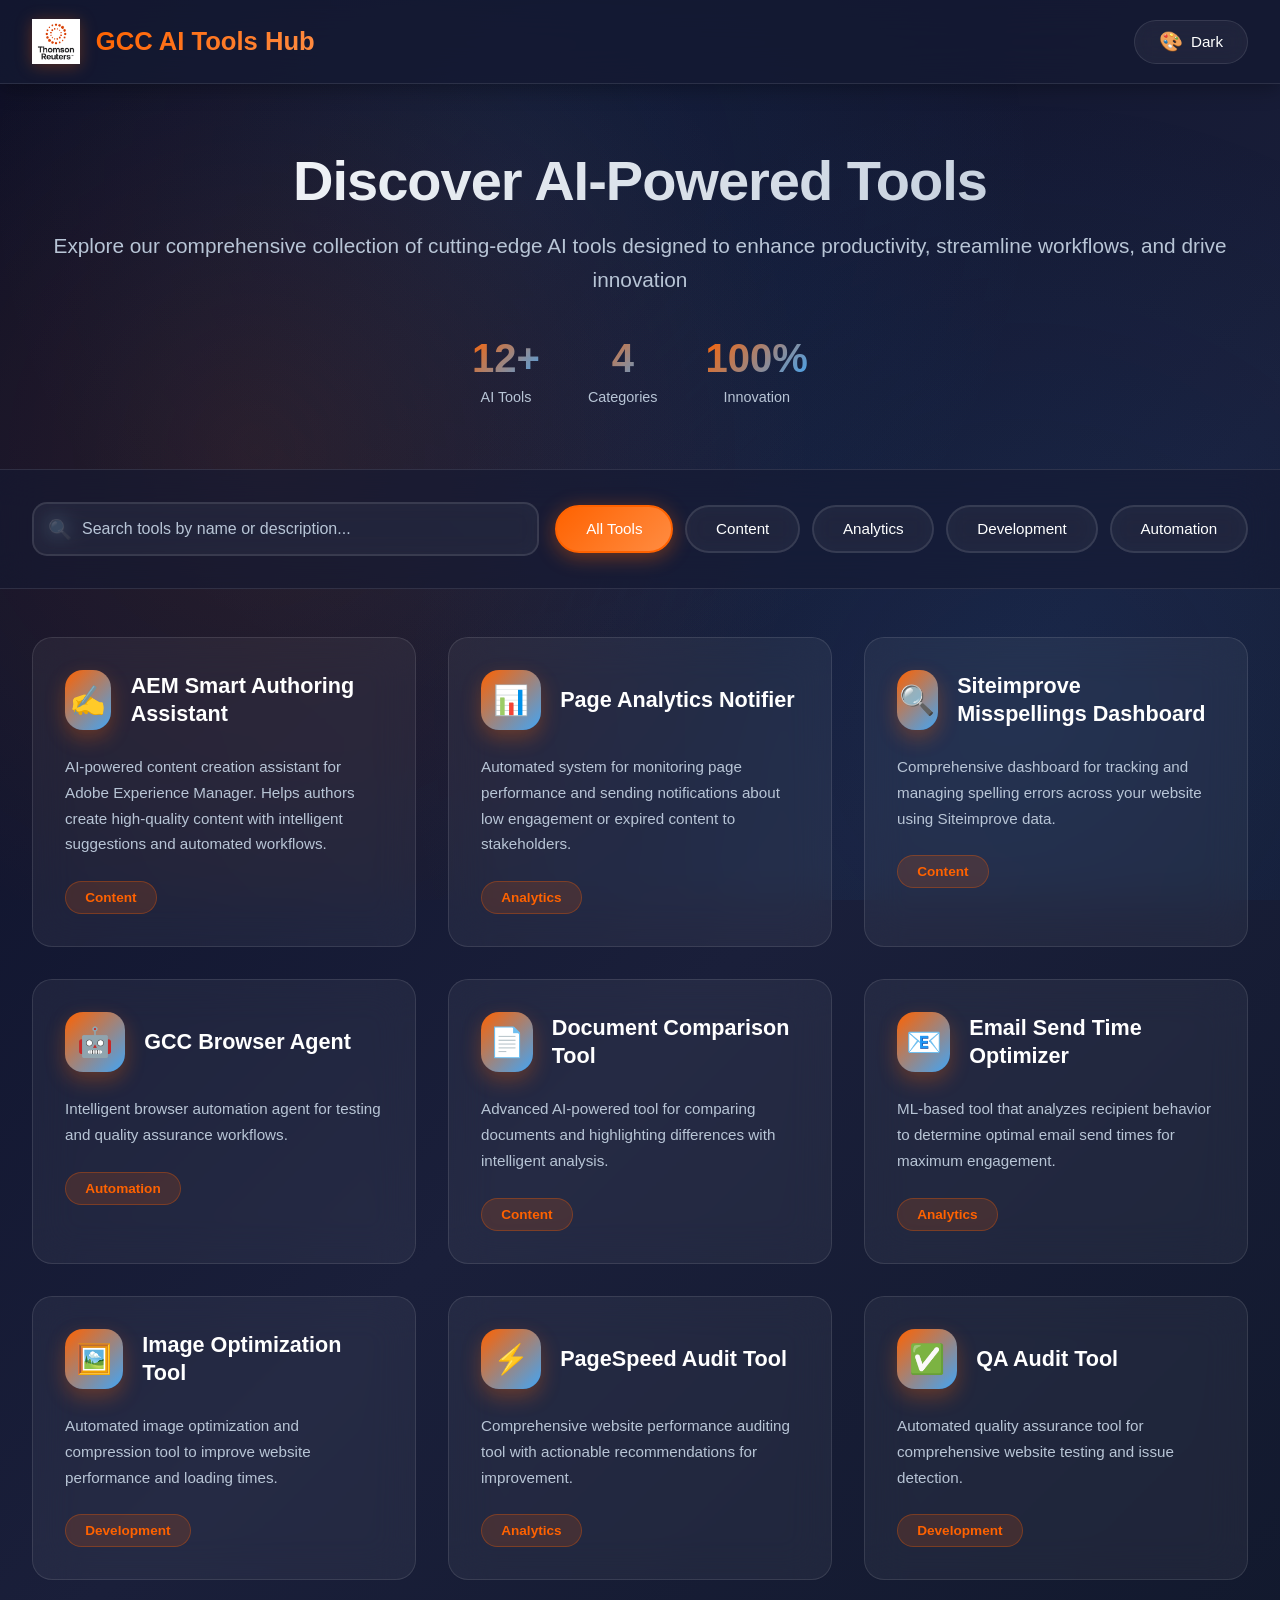
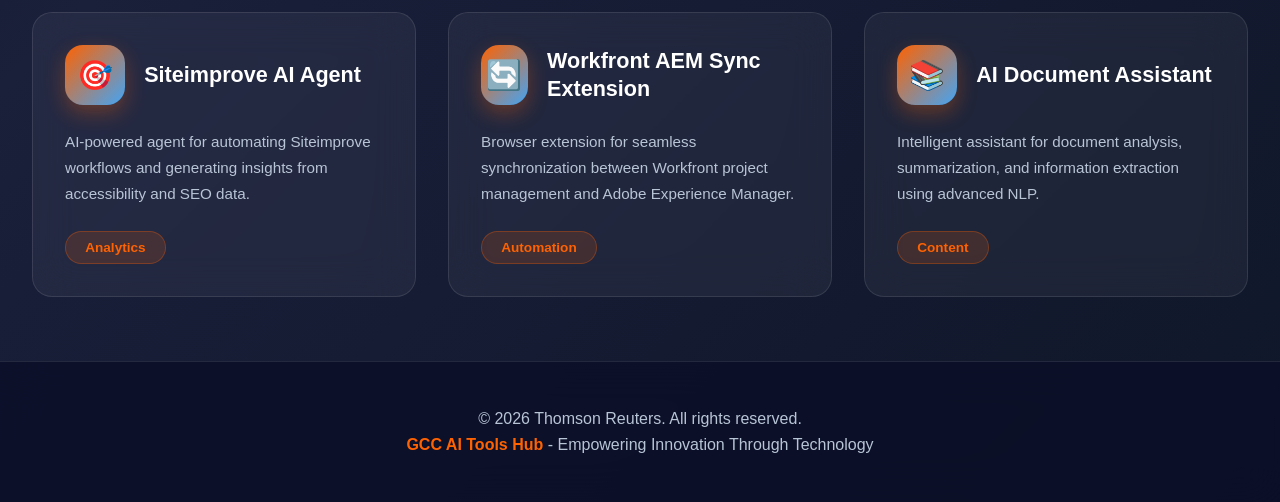
==== index.html @ 96bdf1cf "Use actual Thomson Reuters logo from static/images" ====
<!doctype html>
<html lang="en">
  <head>
    <meta charset="UTF-8" />
    <meta name="viewport" content="width=device-width, initial-scale=1.0" />
    <title>GCC AI Tools Hub - Thomson Reuters</title>
    <!-- Theme Switcher v2.0 - Multi-theme support with persistence -->
    <style>
      * {
        margin: 0;
        padding: 0;
        box-sizing: border-box;
      }

      :root {
        --primary-color: #ff6200;
        --secondary-color: #1976d2;
        --accent-color: #42a5f5;
        --bg-primary: #0a0e27;
        --bg-secondary: #151932;
        --bg-card: rgba(255, 255, 255, 0.05);
        --text-primary: #ffffff;
        --text-secondary: #b8c5d6;
        --border-color: rgba(255, 255, 255, 0.1);
        --shadow: 0 8px 32px rgba(0, 0, 0, 0.3);
      }

      /* Light Theme */
      [data-theme="light"] {
        --primary-color: #ff6200;
        --secondary-color: #1976d2;
        --accent-color: #42a5f5;
        --bg-primary: #f5f7fa;
        --bg-secondary: #ffffff;
        --bg-card: rgba(255, 255, 255, 0.9);
        --text-primary: #1a1a1a;
        --text-secondary: #666666;
        --border-color: rgba(0, 0, 0, 0.1);
        --shadow: 0 8px 32px rgba(0, 0, 0, 0.1);
      }

      /* Ocean Theme */
      [data-theme="ocean"] {
        --primary-color: #00bcd4;
        --secondary-color: #0097a7;
        --accent-color: #26c6da;
        --bg-primary: #0a1929;
        --bg-secondary: #132f4c;
        --bg-card: rgba(0, 188, 212, 0.05);
        --text-primary: #ffffff;
        --text-secondary: #b2ebf2;
        --border-color: rgba(0, 188, 212, 0.2);
        --shadow: 0 8px 32px rgba(0, 188, 212, 0.2);
      }

      /* Forest Theme */
      [data-theme="forest"] {
        --primary-color: #4caf50;
        --secondary-color: #388e3c;
        --accent-color: #66bb6a;
        --bg-primary: #1b2a1b;
        --bg-secondary: #2d4a2d;
        --bg-card: rgba(76, 175, 80, 0.05);
        --text-primary: #ffffff;
        --text-secondary: #c8e6c9;
        --border-color: rgba(76, 175, 80, 0.2);
        --shadow: 0 8px 32px rgba(76, 175, 80, 0.2);
      }

      /* Sunset Theme */
      [data-theme="sunset"] {
        --primary-color: #ff5722;
        --secondary-color: #f4511e;
        --accent-color: #ff7043;
        --bg-primary: #1a0f0a;
        --bg-secondary: #2d1810;
        --bg-card: rgba(255, 87, 34, 0.05);
        --text-primary: #ffffff;
        --text-secondary: #ffccbc;
        --border-color: rgba(255, 87, 34, 0.2);
        --shadow: 0 8px 32px rgba(255, 87, 34, 0.2);
      }

      /* Purple Theme */
      [data-theme="purple"] {
        --primary-color: #9c27b0;
        --secondary-color: #7b1fa2;
        --accent-color: #ba68c8;
        --bg-primary: #1a0a1f;
        --bg-secondary: #2d1535;
        --bg-card: rgba(156, 39, 176, 0.05);
        --text-primary: #ffffff;
        --text-secondary: #e1bee7;
        --border-color: rgba(156, 39, 176, 0.2);
        --shadow: 0 8px 32px rgba(156, 39, 176, 0.2);
      }

      body {
        font-family: "Inter", "Segoe UI", Tahoma, Geneva, Verdana, sans-serif;
        background: linear-gradient(135deg, #0a0e27 0%, #1a1f3a 50%, #0f1729 100%);
        color: var(--text-primary);
        min-height: 100vh;
        position: relative;
        overflow-x: hidden;
      }

      /* Animated Background */
      body::before {
        content: "";
        position: fixed;
        top: 0;
        left: 0;
        width: 100%;
        height: 100%;
        background: 
          radial-gradient(circle at 20% 50%, rgba(255, 98, 0, 0.1) 0%, transparent 50%),
          radial-gradient(circle at 80% 80%, rgba(25, 118, 210, 0.1) 0%, transparent 50%),
          radial-gradient(circle at 40% 20%, rgba(66, 165, 245, 0.08) 0%, transparent 50%);
        animation: backgroundShift 20s ease infinite;
        pointer-events: none;
        z-index: 0;
      }

      @keyframes backgroundShift {
        0%, 100% { opacity: 1; transform: scale(1); }
        50% { opacity: 0.8; transform: scale(1.1); }
      }

      /* Header */
      header {
        background: rgba(21, 25, 50, 0.8);
        backdrop-filter: blur(20px);
        border-bottom: 1px solid var(--border-color);
        padding: 1.2rem 2rem;
        position: sticky;
        top: 0;
        z-index: 100;
        box-shadow: 0 4px 20px rgba(0, 0, 0, 0.3);
      }

      .header-content {
        max-width: 1400px;
        margin: 0 auto;
        display: flex;
        align-items: center;
        justify-content: space-between;
      }

      .logo-section {
        display: flex;
        align-items: center;
        gap: 1rem;
        animation: slideInLeft 0.6s ease;
      }

      @keyframes slideInLeft {
        from { opacity: 0; transform: translateX(-30px); }
        to { opacity: 1; transform: translateX(0); }
      }

      .logo {
        height: 45px;
        filter: drop-shadow(0 2px 8px rgba(255, 98, 0, 0.3));
      }

      .app-title {
        font-size: 1.6rem;
        font-weight: 700;
        background: linear-gradient(135deg, #ff6200 0%, #ff8c42 100%);
        -webkit-background-clip: text;
        -webkit-text-fill-color: transparent;
        background-clip: text;
      }

      .theme-selector {
        position: relative;
      }

      .theme-toggle {
        background: var(--bg-card);
        border: 1px solid var(--border-color);
        padding: 0.6rem 1.5rem;
        border-radius: 25px;
        cursor: pointer;
        font-size: 0.95rem;
        transition: all 0.3s ease;
        backdrop-filter: blur(10px);
        color: var(--text-primary);
        display: flex;
        align-items: center;
        gap: 0.5rem;
        font-weight: 500;
      }

      .theme-toggle:hover {
        transform: translateY(-2px);
        background: rgba(255, 255, 255, 0.1);
        box-shadow: 0 4px 15px rgba(0, 0, 0, 0.3);
      }

      .theme-dropdown {
        position: absolute;
        top: calc(100% + 0.5rem);
        right: 0;
        background: var(--bg-secondary);
        border: 1px solid var(--border-color);
        border-radius: 15px;
        padding: 0.5rem;
        min-width: 180px;
        box-shadow: 0 8px 32px rgba(0, 0, 0, 0.4);
        backdrop-filter: blur(20px);
        opacity: 0;
        visibility: hidden;
        transform: translateY(-10px);
        transition: all 0.3s ease;
        z-index: 1000;
      }

      .theme-dropdown.show {
        opacity: 1;
        visibility: visible;
        transform: translateY(0);
      }

      .theme-option {
        padding: 0.75rem 1rem;
        border-radius: 10px;
        cursor: pointer;
        transition: all 0.2s ease;
        display: flex;
        align-items: center;
        gap: 0.75rem;
        color: var(--text-primary);
        font-size: 0.9rem;
      }

      .theme-option:hover {
        background: var(--bg-card);
        transform: translateX(5px);
      }

      .theme-option.active {
        background: linear-gradient(135deg, var(--primary-color) 0%, var(--accent-color) 100%);
        color: #fff;
      }

      .theme-icon {
        font-size: 1.2rem;
      }

      /* Hero Section */
      .hero {
        padding: 4rem 2rem;
        text-align: center;
        position: relative;
        z-index: 1;
      }

      .hero-content {
        max-width: 1400px;
        margin: 0 auto;
        animation: fadeInUp 0.8s ease;
      }

      @keyframes fadeInUp {
        from { opacity: 0; transform: translateY(30px); }
        to { opacity: 1; transform: translateY(0); }
      }

      .hero h1 {
        font-size: 3.5rem;
        font-weight: 800;
        background: linear-gradient(135deg, #ffffff 0%, #b8c5d6 100%);
        -webkit-background-clip: text;
        -webkit-text-fill-color: transparent;
        background-clip: text;
        margin-bottom: 1rem;
        letter-spacing: -1px;
      }

      .hero p {
        font-size: 1.3rem;
        color: var(--text-secondary);
        margin-bottom: 2.5rem;
        line-height: 1.6;
      }

      .stats-container {
        display: flex;
        justify-content: center;
        gap: 3rem;
        margin-top: 2rem;
        flex-wrap: wrap;
      }

      .stat-item {
        text-align: center;
        animation: fadeInUp 0.8s ease;
      }

      .stat-number {
        font-size: 2.5rem;
        font-weight: 700;
        background: linear-gradient(135deg, var(--primary-color) 0%, var(--accent-color) 100%);
        -webkit-background-clip: text;
        -webkit-text-fill-color: transparent;
        background-clip: text;
      }

      .stat-label {
        color: var(--text-secondary);
        font-size: 0.9rem;
        margin-top: 0.5rem;
      }

      /* Search and Filter Section */
      .controls {
        background: rgba(21, 25, 50, 0.6);
        backdrop-filter: blur(20px);
        padding: 2rem;
        border-top: 1px solid var(--border-color);
        border-bottom: 1px solid var(--border-color);
        position: relative;
        z-index: 1;
      }

      .controls-content {
        max-width: 1400px;
        margin: 0 auto;
        display: flex;
        gap: 1rem;
        flex-wrap: wrap;
        align-items: center;
      }

      .search-box {
        flex: 1;
        min-width: 300px;
        position: relative;
      }

      .search-box::before {
        content: "🔍";
        position: absolute;
        left: 1rem;
        top: 50%;
        transform: translateY(-50%);
        font-size: 1.2rem;
        opacity: 0.5;
      }

      .search-box input {
        width: 100%;
        padding: 1rem 1rem 1rem 3rem;
        background: var(--bg-card);
        border: 2px solid var(--border-color);
        border-radius: 15px;
        font-size: 1rem;
        color: var(--text-primary);
        transition: all 0.3s ease;
        backdrop-filter: blur(10px);
      }

      .search-box input:focus {
        outline: none;
        border-color: var(--primary-color);
        background: rgba(255, 255, 255, 0.08);
        box-shadow: 0 0 20px rgba(255, 98, 0, 0.2);
      }

      .search-box input::placeholder {
        color: var(--text-secondary);
      }

      .filter-buttons {
        display: flex;
        gap: 0.75rem;
        flex-wrap: wrap;
      }

      .filter-btn {
        padding: 0.85rem 1.8rem;
        background: var(--bg-card);
        border: 2px solid var(--border-color);
        border-radius: 25px;
        cursor: pointer;
        font-size: 0.95rem;
        color: var(--text-primary);
        transition: all 0.3s ease;
        backdrop-filter: blur(10px);
        font-weight: 500;
      }

      .filter-btn:hover {
        background: rgba(255, 255, 255, 0.1);
        transform: translateY(-2px);
        box-shadow: 0 4px 15px rgba(0, 0, 0, 0.3);
      }

      .filter-btn.active {
        background: linear-gradient(135deg, var(--primary-color) 0%, #ff8c42 100%);
        color: #fff;
        border-color: var(--primary-color);
        box-shadow: 0 4px 20px rgba(255, 98, 0, 0.4);
      }

      /* Tools Grid */
      .tools-container {
        max-width: 1400px;
        margin: 3rem auto;
        padding: 0 2rem;
        position: relative;
        z-index: 1;
      }

      .tools-grid {
        display: grid;
        grid-template-columns: repeat(auto-fill, minmax(380px, 1fr));
        gap: 2rem;
      }

      .tool-card {
        background: var(--bg-card);
        backdrop-filter: blur(20px);
        border: 1px solid var(--border-color);
        border-radius: 20px;
        padding: 2rem;
        transition: all 0.4s cubic-bezier(0.175, 0.885, 0.32, 1.275);
        cursor: pointer;
        position: relative;
        overflow: hidden;
        animation: fadeInUp 0.6s ease;
      }

      .tool-card::before {
        content: "";
        position: absolute;
        top: 0;
        left: 0;
        width: 100%;
        height: 100%;
        background: linear-gradient(135deg, rgba(255, 98, 0, 0.1) 0%, rgba(25, 118, 210, 0.1) 100%);
        opacity: 0;
        transition: opacity 0.4s ease;
      }

      .tool-card:hover::before {
        opacity: 1;
      }

      .tool-card:hover {
        transform: translateY(-10px) scale(1.02);
        box-shadow: 0 20px 40px rgba(0, 0, 0, 0.4);
        border-color: var(--primary-color);
      }

      .tool-header {
        display: flex;
        align-items: center;
        gap: 1.2rem;
        margin-bottom: 1.5rem;
        position: relative;
        z-index: 1;
      }

      .tool-icon {
        width: 60px;
        height: 60px;
        background: linear-gradient(135deg, var(--primary-color) 0%, var(--accent-color) 100%);
        border-radius: 18px;
        display: flex;
        align-items: center;
        justify-content: center;
        font-size: 1.8rem;
        box-shadow: 0 8px 20px rgba(255, 98, 0, 0.3);
        transition: all 0.3s ease;
      }

      .tool-card:hover .tool-icon {
        transform: rotate(10deg) scale(1.1);
        box-shadow: 0 12px 30px rgba(255, 98, 0, 0.5);
      }

      .tool-title {
        font-size: 1.35rem;
        font-weight: 700;
        color: var(--text-primary);
        line-height: 1.3;
      }

      .tool-description {
        color: var(--text-secondary);
        line-height: 1.7;
        margin-bottom: 1.5rem;
        position: relative;
        z-index: 1;
        font-size: 0.95rem;
      }

      .tool-footer {
        display: flex;
        justify-content: space-between;
        align-items: center;
        position: relative;
        z-index: 1;
      }

      .tool-category {
        display: inline-block;
        padding: 0.5rem 1.2rem;
        background: rgba(255, 98, 0, 0.15);
        color: var(--primary-color);
        border-radius: 20px;
        font-size: 0.85rem;
        font-weight: 600;
        border: 1px solid rgba(255, 98, 0, 0.3);
      }

      .tool-arrow {
        font-size: 1.5rem;
        opacity: 0;
        transform: translateX(-10px);
        transition: all 0.3s ease;
      }

      .tool-card:hover .tool-arrow {
        opacity: 1;
        transform: translateX(0);
      }

      .no-results {
        text-align: center;
        padding: 4rem;
        color: var(--text-secondary);
        font-size: 1.3rem;
        animation: fadeInUp 0.6s ease;
      }

      /* Footer */
      footer {
        background: rgba(10, 14, 39, 0.8);
        backdrop-filter: blur(20px);
        border-top: 1px solid var(--border-color);
        color: var(--text-secondary);
        text-align: center;
        padding: 2.5rem 2rem;
        margin-top: 4rem;
        position: relative;
        z-index: 1;
      }

      footer p {
        margin: 0.5rem 0;
      }

      .footer-highlight {
        color: var(--primary-color);
        font-weight: 600;
      }

      /* Responsive */
      @media (max-width: 768px) {
        .hero h1 {
          font-size: 2.5rem;
        }

        .hero p {
          font-size: 1.1rem;
        }

        .controls-content {
          flex-direction: column;
        }

        .search-box {
          width: 100%;
        }

        .tools-grid {
          grid-template-columns: 1fr;
        }

        .stats-container {
          gap: 2rem;
        }

        .stat-number {
          font-size: 2rem;
        }
      }

      /* Loading Animation */
      @keyframes pulse {
        0%, 100% { opacity: 1; }
        50% { opacity: 0.5; }
      }

      .loading {
        animation: pulse 2s ease-in-out infinite;
      }

      /* Scrollbar Styling */
      ::-webkit-scrollbar {
        width: 10px;
      }

      ::-webkit-scrollbar-track {
        background: var(--bg-primary);
      }

      ::-webkit-scrollbar-thumb {
        background: linear-gradient(135deg, var(--primary-color) 0%, var(--accent-color) 100%);
        border-radius: 10px;
      }

      ::-webkit-scrollbar-thumb:hover {
        background: linear-gradient(135deg, #ff8c42 0%, #64b5f6 100%);
      }
    </style>
  </head>
  <body>
    <!-- Header -->
    <header>
      <div class="header-content">
        <div class="logo-section">
          <img
            src="static/images/download.png"
            alt="Thomson Reuters Logo"
            class="logo"
          />
          <h1 class="app-title">GCC AI Tools Hub</h1>
        </div>
        <div class="theme-selector">
          <button class="theme-toggle" id="themeToggle">
            <span class="theme-icon">🎨</span>
            <span id="currentTheme">Dark</span>
          </button>
          <div class="theme-dropdown" id="themeDropdown">
            <div class="theme-option active" data-theme="dark">
              <span class="theme-icon">🌙</span>
              <span>Dark</span>
            </div>
            <div class="theme-option" data-theme="light">
              <span class="theme-icon">☀️</span>
              <span>Light</span>
            </div>
            <div class="theme-option" data-theme="ocean">
              <span class="theme-icon">🌊</span>
              <span>Ocean</span>
            </div>
            <div class="theme-option" data-theme="forest">
              <span class="theme-icon">🌲</span>
              <span>Forest</span>
            </div>
            <div class="theme-option" data-theme="sunset">
              <span class="theme-icon">🌅</span>
              <span>Sunset</span>
            </div>
            <div class="theme-option" data-theme="purple">
              <span class="theme-icon">💜</span>
              <span>Purple</span>
            </div>
          </div>
        </div>
      </div>
    </header>

    <!-- Hero Section -->
    <section class="hero">
      <div class="hero-content">
        <h1>Discover AI-Powered Tools</h1>
        <p>
          Explore our comprehensive collection of cutting-edge AI tools designed to
          enhance productivity, streamline workflows, and drive innovation
        </p>
        <div class="stats-container">
          <div class="stat-item">
            <div class="stat-number">12+</div>
            <div class="stat-label">AI Tools</div>
          </div>
          <div class="stat-item">
            <div class="stat-number">4</div>
            <div class="stat-label">Categories</div>
          </div>
          <div class="stat-item">
            <div class="stat-number">100%</div>
            <div class="stat-label">Innovation</div>
          </div>
        </div>
      </div>
    </section>

    <!-- Search and Filter Controls -->
    <section class="controls">
      <div class="controls-content">
        <div class="search-box">
          <input
            type="text"
            id="searchInput"
            placeholder="Search tools by name or description..."
          />
        </div>
        <div class="filter-buttons">
          <button class="filter-btn active" data-category="all">
            All Tools
          </button>
          <button class="filter-btn" data-category="Content">Content</button>
          <button class="filter-btn" data-category="Analytics">
            Analytics
          </button>
          <button class="filter-btn" data-category="Development">
            Development
          </button>
          <button class="filter-btn" data-category="Automation">
            Automation
          </button>
        </div>
      </div>
    </section>

    <!-- Tools Grid -->
    <section class="tools-container">
      <div class="tools-grid" id="toolsGrid">
        <!-- Tools will be dynamically inserted here -->
      </div>
      <div class="no-results" id="noResults" style="display: none">
        No tools found matching your search criteria.
      </div>
    </section>

    <!-- Footer -->
    <footer>
      <p>&copy; 2026 Thomson Reuters. All rights reserved.</p>
      <p>
        <span class="footer-highlight">GCC AI Tools Hub</span> - Empowering Innovation Through Technology
      </p>
    </footer>

    <script>
      // Tools data
      const tools = [
        {
          name: "AEM Smart Authoring Assistant",
          description:
            "AI-powered content creation assistant for Adobe Experience Manager. Helps authors create high-quality content with intelligent suggestions and automated workflows.",
          category: "Content",
          icon: "✍️",
          url: "#",
        },
        {
          name: "Page Analytics Notifier",
          description:
            "Automated system for monitoring page performance and sending notifications about low engagement or expired content to stakeholders.",
          category: "Analytics",
          icon: "📊",
          url: "#",
        },
        {
          name: "Siteimprove Misspellings Dashboard",
          description:
            "Comprehensive dashboard for tracking and managing spelling errors across your website using Siteimprove data.",
          category: "Content",
          icon: "🔍",
          url: "#",
        },
        {
          name: "GCC Browser Agent",
          description:
            "Intelligent browser automation agent for testing and quality assurance workflows.",
          category: "Automation",
          icon: "🤖",
          url: "#",
        },
        {
          name: "Document Comparison Tool",
          description:
            "Advanced AI-powered tool for comparing documents and highlighting differences with intelligent analysis.",
          category: "Content",
          icon: "📄",
          url: "#",
        },
        {
          name: "Email Send Time Optimizer",
          description:
            "ML-based tool that analyzes recipient behavior to determine optimal email send times for maximum engagement.",
          category: "Analytics",
          icon: "📧",
          url: "#",
        },
        {
          name: "Image Optimization Tool",
          description:
            "Automated image optimization and compression tool to improve website performance and loading times.",
          category: "Development",
          icon: "🖼️",
          url: "#",
        },
        {
          name: "PageSpeed Audit Tool",
          description:
            "Comprehensive website performance auditing tool with actionable recommendations for improvement.",
          category: "Analytics",
          icon: "⚡",
          url: "#",
        },
        {
          name: "QA Audit Tool",
          description:
            "Automated quality assurance tool for comprehensive website testing and issue detection.",
          category: "Development",
          icon: "✅",
          url: "#",
        },
        {
          name: "Siteimprove AI Agent",
          description:
            "AI-powered agent for automating Siteimprove workflows and generating insights from accessibility and SEO data.",
          category: "Analytics",
          icon: "🎯",
          url: "#",
        },
        {
          name: "Workfront AEM Sync Extension",
          description:
            "Browser extension for seamless synchronization between Workfront project management and Adobe Experience Manager.",
          category: "Automation",
          icon: "🔄",
          url: "#",
        },
        {
          name: "AI Document Assistant",
          description:
            "Intelligent assistant for document analysis, summarization, and information extraction using advanced NLP.",
          category: "Content",
          icon: "📚",
          url: "#",
        },
      ];

      // State
      let currentCategory = "all";
      let searchQuery = "";

      // Render tools
      function renderTools() {
        const toolsGrid = document.getElementById("toolsGrid");
        const noResults = document.getElementById("noResults");

        const filteredTools = tools.filter((tool) => {
          const matchesCategory =
            currentCategory === "all" || tool.category === currentCategory;
          const matchesSearch =
            tool.name.toLowerCase().includes(searchQuery.toLowerCase()) ||
            tool.description.toLowerCase().includes(searchQuery.toLowerCase());
          return matchesCategory && matchesSearch;
        });

        if (filteredTools.length === 0) {
          toolsGrid.style.display = "none";
          noResults.style.display = "block";
          return;
        }

        toolsGrid.style.display = "grid";
        noResults.style.display = "none";

        toolsGrid.innerHTML = filteredTools
          .map(
            (tool) => `
                <div class="tool-card" onclick="window.location.href='${tool.url}'">
                    <div class="tool-header">
                        <div class="tool-icon">${tool.icon}</div>
                        <h3 class="tool-title">${tool.name}</h3>
                    </div>
                    <p class="tool-description">${tool.description}</p>
                    <div class="tool-footer">
                        <span class="tool-category">${tool.category}</span>
                        <span class="tool-arrow">→</span>
                    </div>
                </div>
            `,
          )
          .join("");
      }

      // Event listeners
      document.getElementById("searchInput").addEventListener("input", (e) => {
        searchQuery = e.target.value;
        renderTools();
      });

      document.querySelectorAll(".filter-btn").forEach((btn) => {
        btn.addEventListener("click", (e) => {
          document
            .querySelectorAll(".filter-btn")
            .forEach((b) => b.classList.remove("active"));
          e.target.classList.add("active");
          currentCategory = e.target.dataset.category;
          renderTools();
        });
      });

      // Initial render
      renderTools();

      // Add stagger animation to cards
      setTimeout(() => {
        document.querySelectorAll('.tool-card').forEach((card, index) => {
          card.style.animationDelay = `${index * 0.1}s`;
        });
      }, 100);

      // Theme Switcher
      const themeToggle = document.getElementById('themeToggle');
      const themeDropdown = document.getElementById('themeDropdown');
      const currentThemeText = document.getElementById('currentTheme');
      const themeOptions = document.querySelectorAll('.theme-option');

      const themeNames = {
        dark: 'Dark',
        light: 'Light',
        ocean: 'Ocean',
        forest: 'Forest',
        sunset: 'Sunset',
        purple: 'Purple'
      };

      // Load saved theme or default to dark
      const savedTheme = localStorage.getItem('theme') || 'dark';
      document.documentElement.setAttribute('data-theme', savedTheme);
      currentThemeText.textContent = themeNames[savedTheme];

      // Update active theme option
      themeOptions.forEach(option => {
        if (option.dataset.theme === savedTheme) {
          option.classList.add('active');
        } else {
          option.classList.remove('active');
        }
      });

      // Toggle dropdown
      themeToggle.addEventListener('click', (e) => {
        e.stopPropagation();
        themeDropdown.classList.toggle('show');
      });

      // Close dropdown when clicking outside
      document.addEventListener('click', (e) => {
        if (!themeToggle.contains(e.target) && !themeDropdown.contains(e.target)) {
          themeDropdown.classList.remove('show');
        }
      });

      // Theme selection
      themeOptions.forEach(option => {
        option.addEventListener('click', (e) => {
          const selectedTheme = option.dataset.theme;
          
          // Update theme
          document.documentElement.setAttribute('data-theme', selectedTheme);
          localStorage.setItem('theme', selectedTheme);
          currentThemeText.textContent = themeNames[selectedTheme];
          
          // Update active state
          themeOptions.forEach(opt => opt.classList.remove('active'));
          option.classList.add('active');
          
          // Close dropdown
          themeDropdown.classList.remove('show');
        });
      });
    </script>
  </body>
</html>
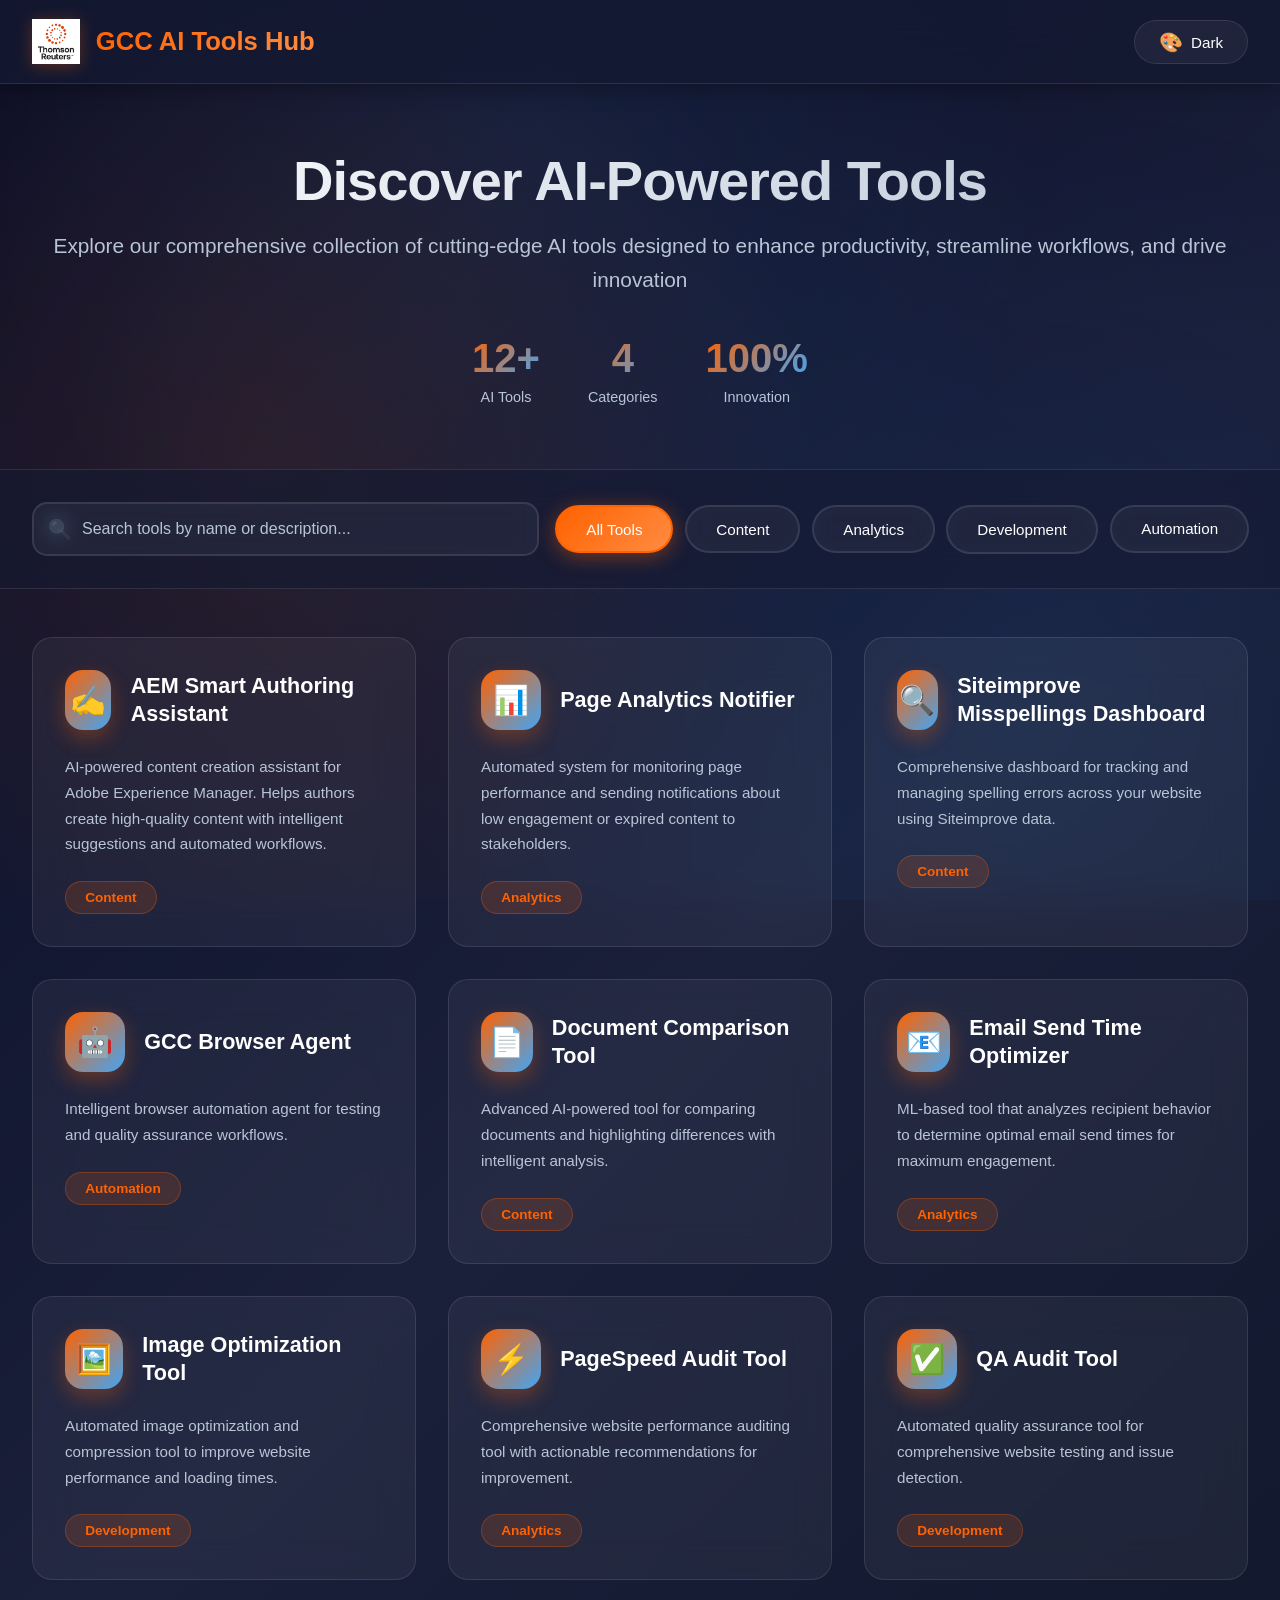
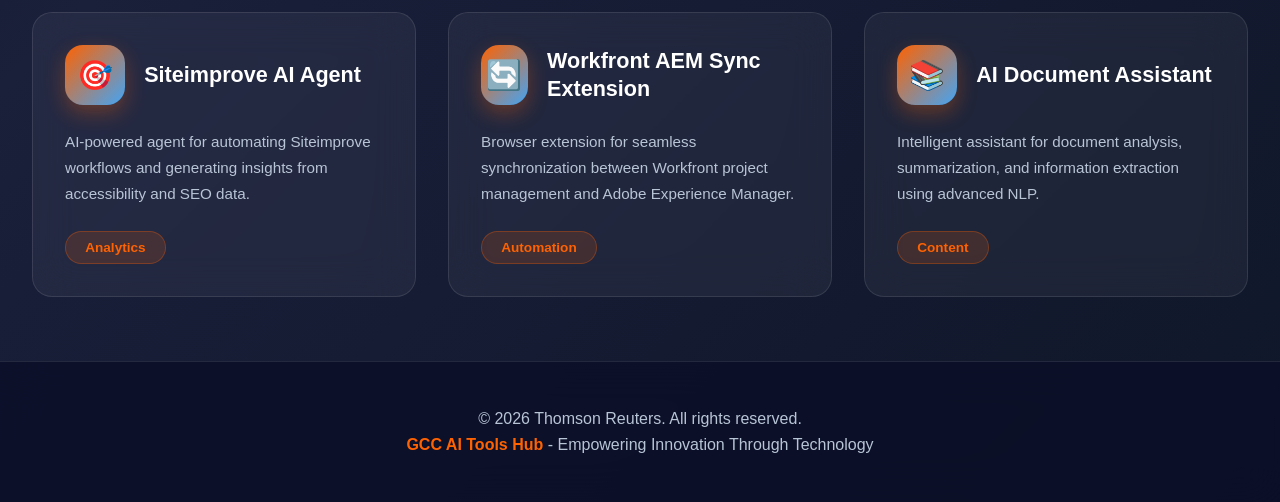
==== commit 789b2694: "Fix Light theme dropdown text visibility" ====
--- a/index.html
+++ b/index.html
@@ -37,6 +37,20 @@
         --text-secondary: #666666;
         --border-color: rgba(0, 0, 0, 0.1);
         --shadow: 0 8px 32px rgba(0, 0, 0, 0.1);
+      }
+
+      /* Fix dropdown text visibility in light theme */
+      [data-theme="light"] .theme-dropdown {
+        background: #ffffff;
+        border: 1px solid rgba(0, 0, 0, 0.15);
+      }
+
+      [data-theme="light"] .theme-option {
+        color: #1a1a1a;
+      }
+
+      [data-theme="light"] .theme-option:hover {
+        background: rgba(0, 0, 0, 0.05);
       }
 
       /* Ocean Theme */
@@ -624,7 +638,7 @@
       <div class="header-content">
         <div class="logo-section">
           <img
-            src="static/images/download.png"
+            src="images/download.png"
             alt="Thomson Reuters Logo"
             class="logo"
           />
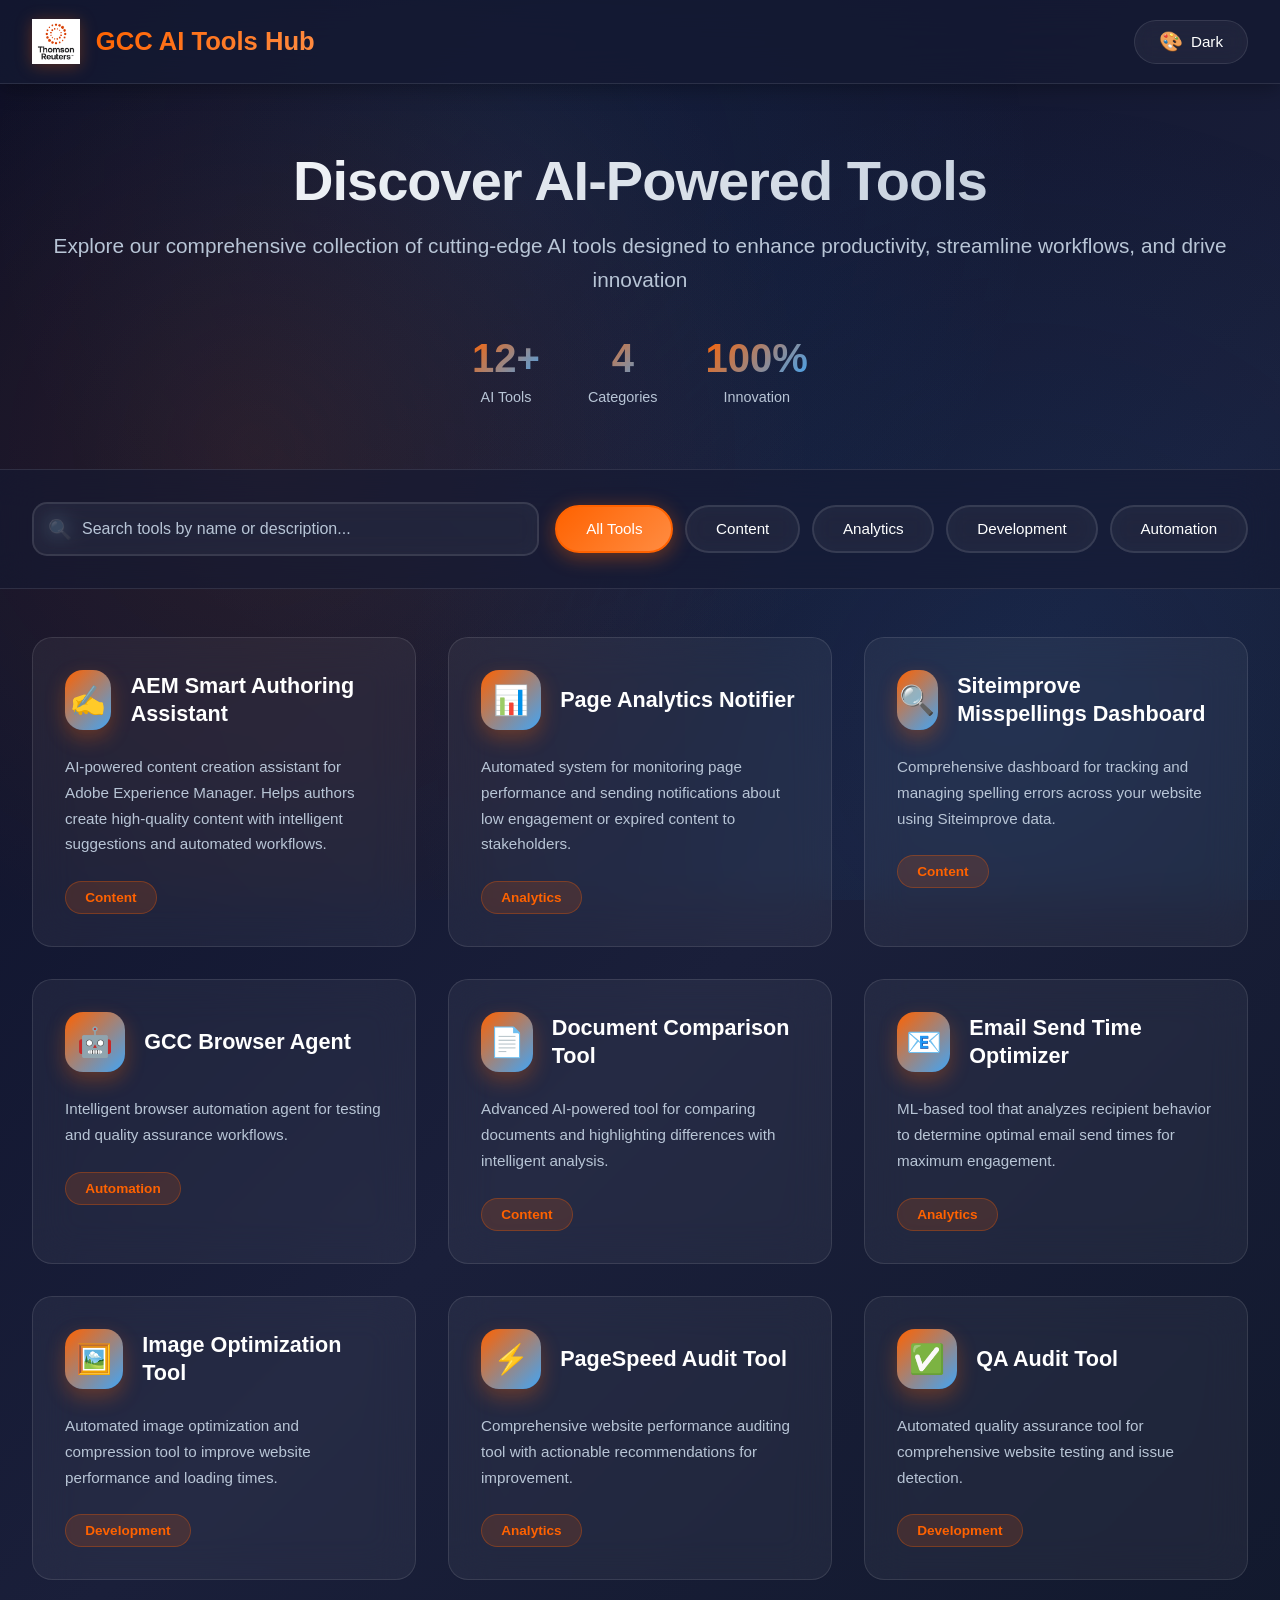
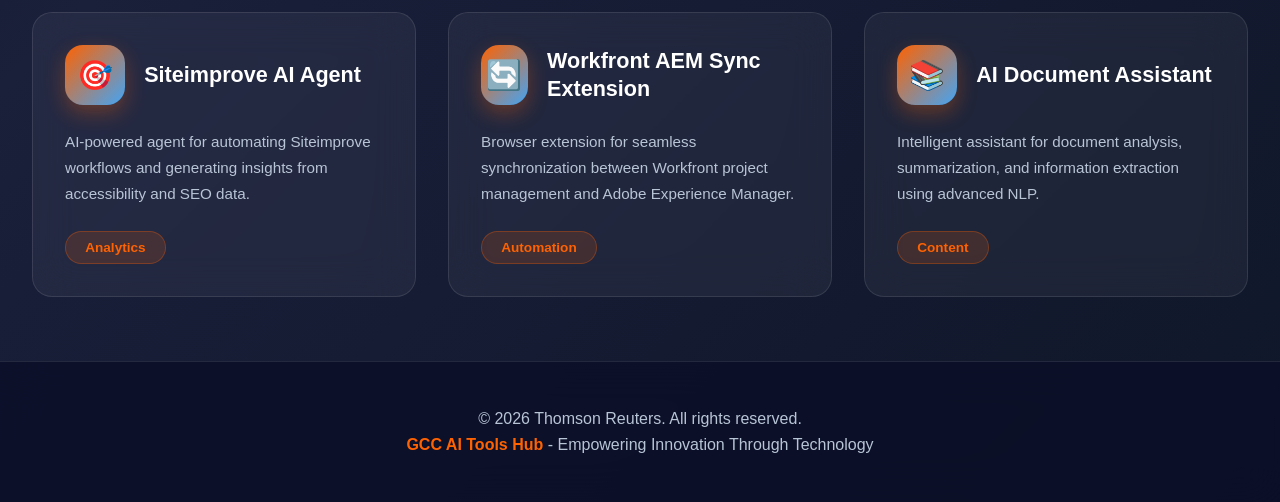
==== commit dbb5e49c: "Remove Light theme specific styling to match other buttons" ====
--- a/index.html
+++ b/index.html
@@ -37,20 +37,6 @@
         --text-secondary: #666666;
         --border-color: rgba(0, 0, 0, 0.1);
         --shadow: 0 8px 32px rgba(0, 0, 0, 0.1);
-      }
-
-      /* Fix dropdown text visibility in light theme */
-      [data-theme="light"] .theme-dropdown {
-        background: #ffffff;
-        border: 1px solid rgba(0, 0, 0, 0.15);
-      }
-
-      [data-theme="light"] .theme-option {
-        color: #1a1a1a;
-      }
-
-      [data-theme="light"] .theme-option:hover {
-        background: rgba(0, 0, 0, 0.05);
       }
 
       /* Ocean Theme */
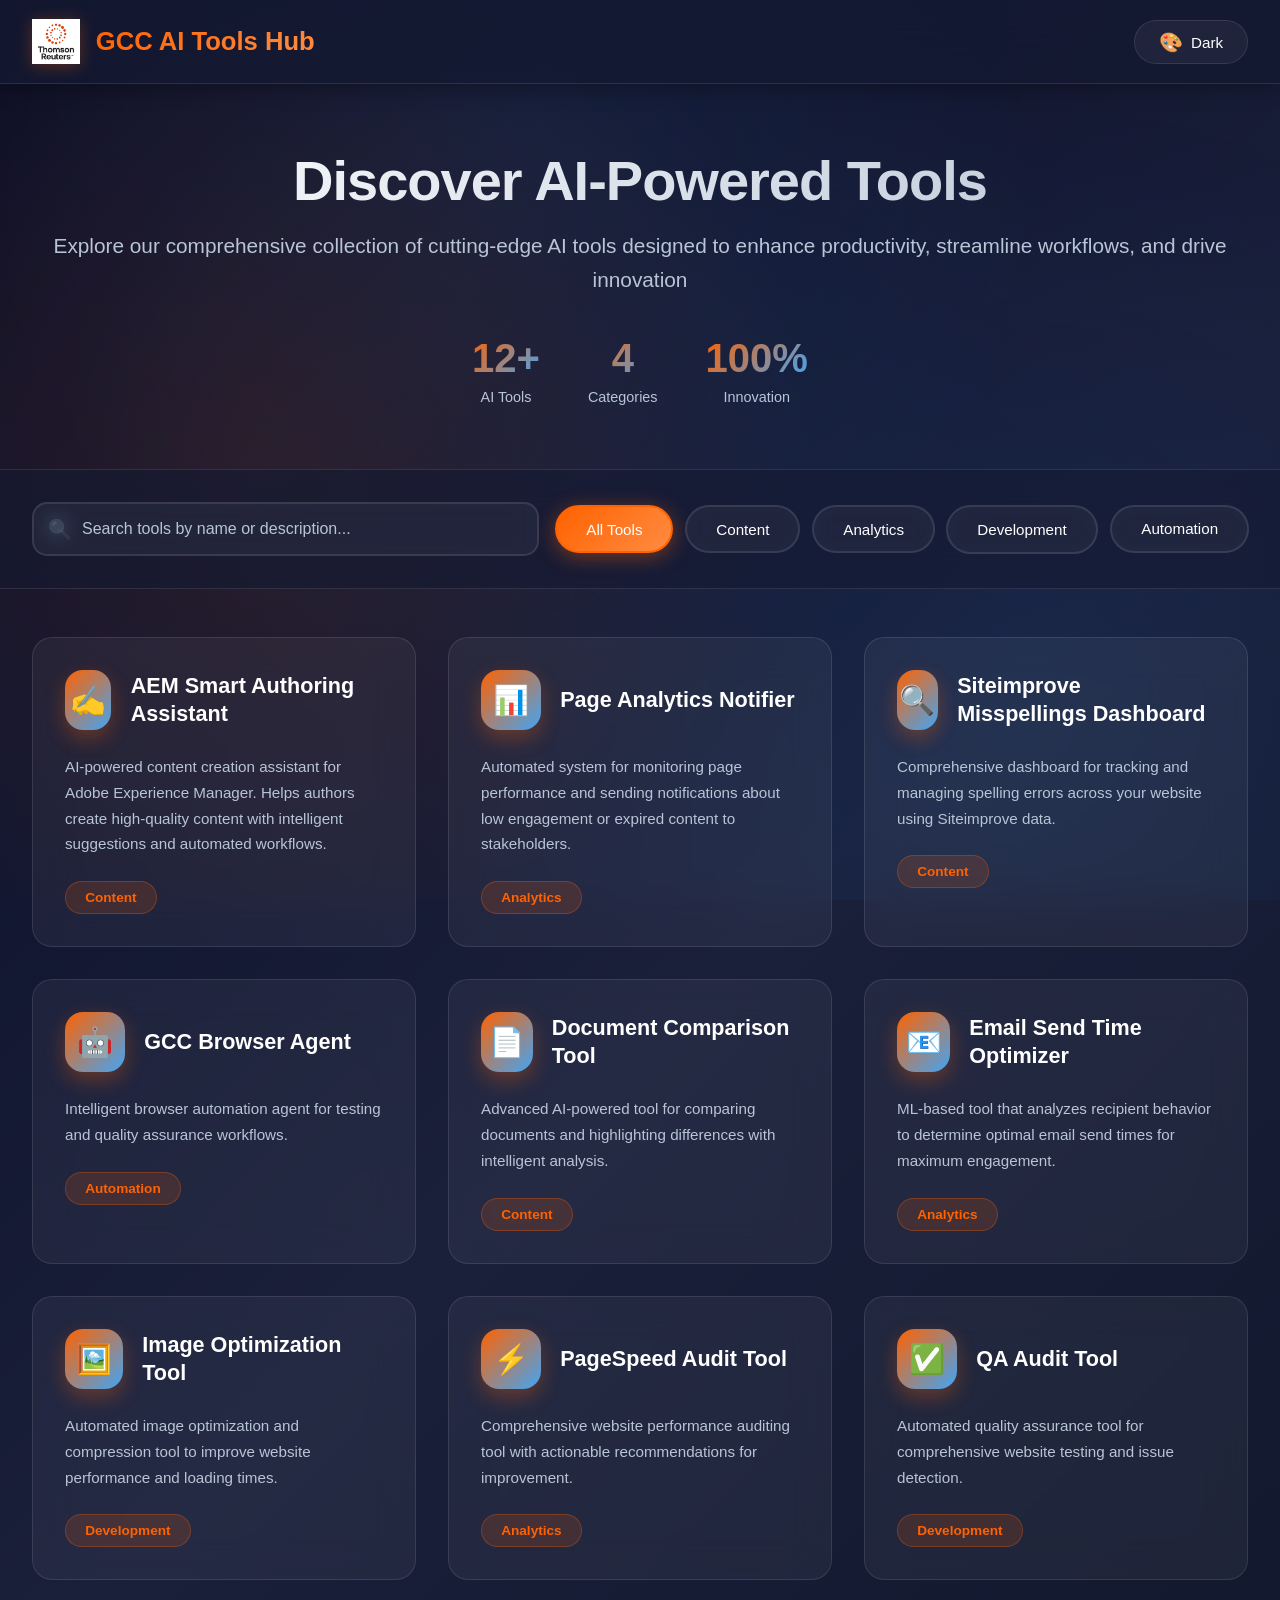
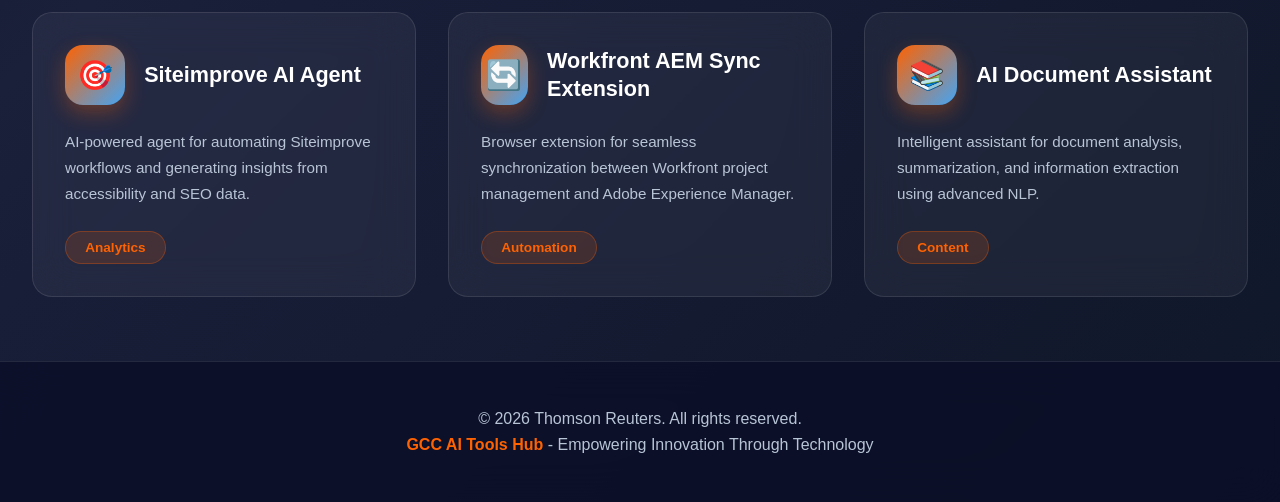
==== commit f7df7cd2: "Fix Light theme hover to match other theme buttons" ====
--- a/index.html
+++ b/index.html
@@ -237,6 +237,11 @@
       .theme-option:hover {
         background: var(--bg-card);
         transform: translateX(5px);
+      }
+
+      /* Force Light theme hover to match other themes */
+      [data-theme="light"] .theme-option:hover {
+        background: rgba(0, 0, 0, 0.1);
       }
 
       .theme-option.active {
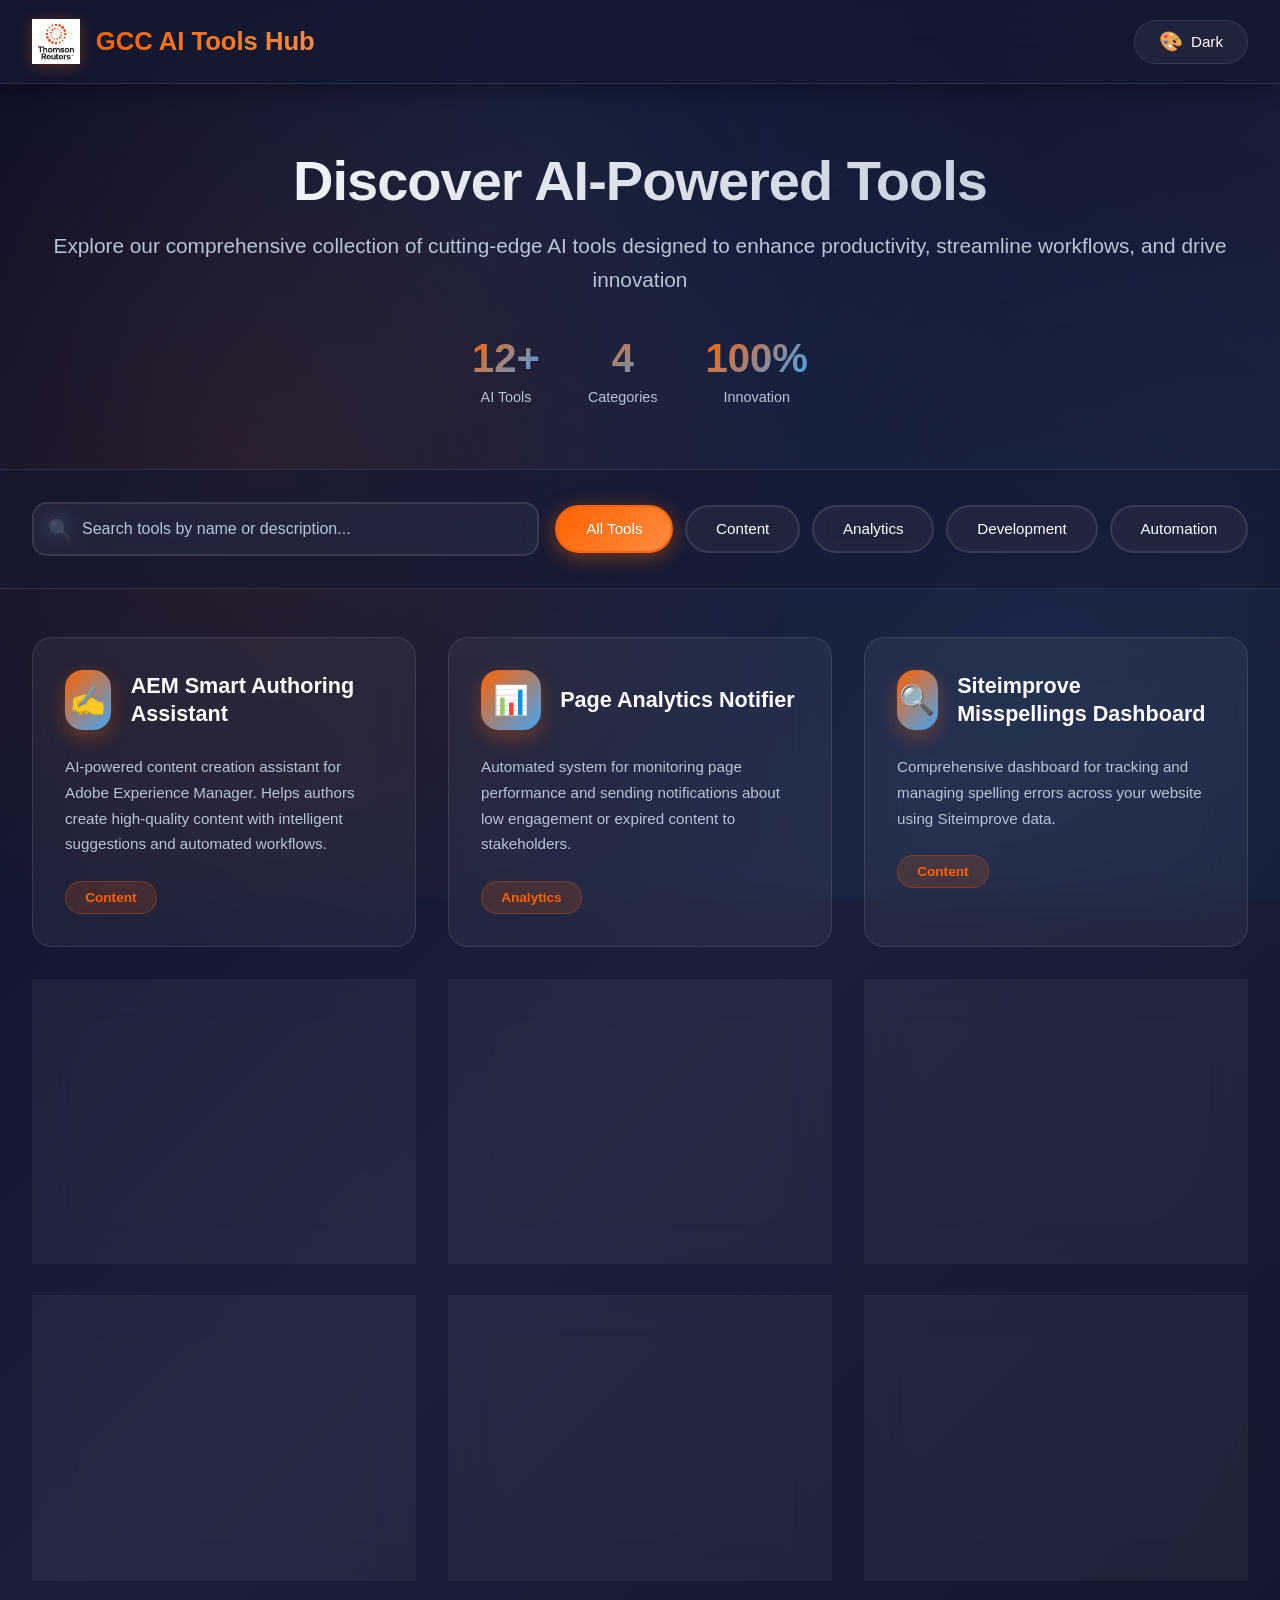
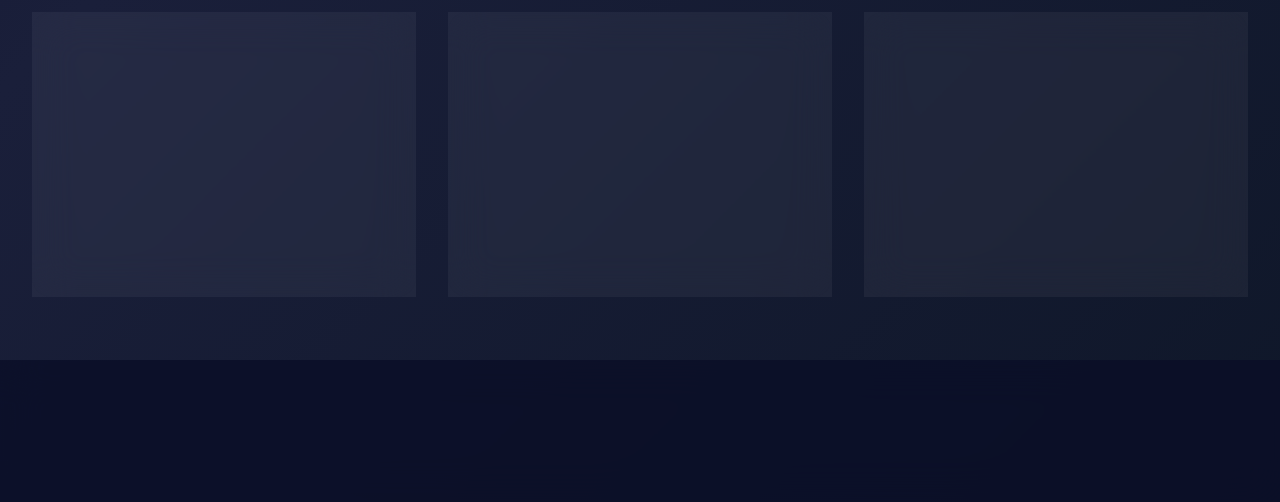
==== commit ded25073: "Fix Light theme button styling to match other theme buttons" ====
--- a/index.html
+++ b/index.html
@@ -202,8 +202,8 @@
         position: absolute;
         top: calc(100% + 0.5rem);
         right: 0;
-        background: var(--bg-secondary);
-        border: 1px solid var(--border-color);
+        background: #132f4c;
+        border: 1px solid rgba(255, 255, 255, 0.1);
         border-radius: 15px;
         padding: 0.5rem;
         min-width: 180px;
@@ -230,18 +230,13 @@
         display: flex;
         align-items: center;
         gap: 0.75rem;
-        color: var(--text-primary);
+        color: #ffffff;
         font-size: 0.9rem;
       }
 
       .theme-option:hover {
-        background: var(--bg-card);
+        background: rgba(255, 255, 255, 0.1);
         transform: translateX(5px);
-      }
-
-      /* Force Light theme hover to match other themes */
-      [data-theme="light"] .theme-option:hover {
-        background: rgba(0, 0, 0, 0.1);
       }
 
       .theme-option.active {
